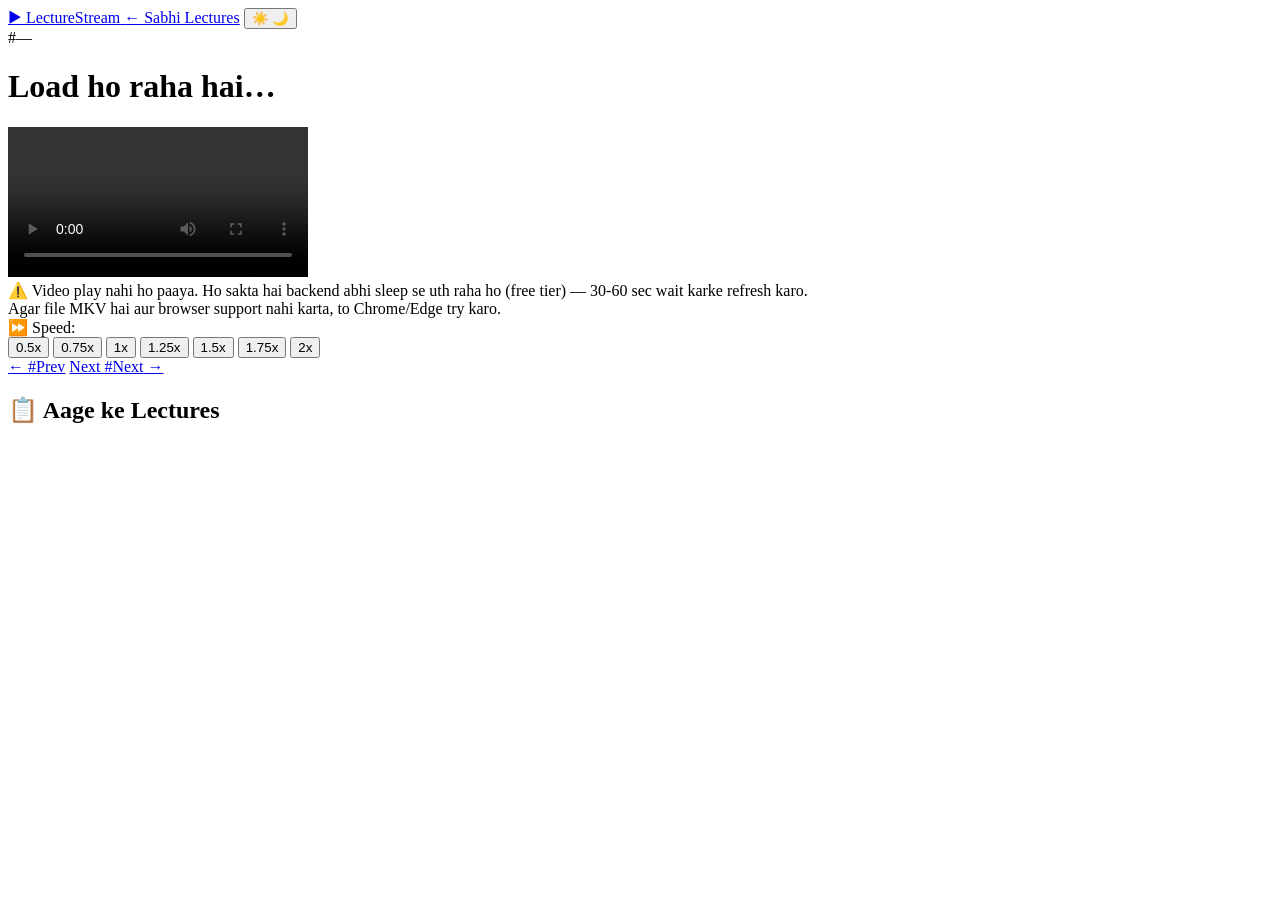
==== player.html @ 2878a0f6 "Add files via upload" ====
<!DOCTYPE html>
<html lang="hi" data-theme="dark">
<head>
  <meta charset="UTF-8" />
  <meta name="viewport" content="width=device-width, initial-scale=1.0" />
  <title>Player — LectureStream</title>
  <link href="https://fonts.googleapis.com/css2?family=Inter:wght@400;500;600;700;800&display=swap" rel="stylesheet" />
  <link rel="stylesheet" href="css/style.css" />
  <link rel="icon" href="data:image/svg+xml,<svg xmlns='http://www.w3.org/2000/svg' viewBox='0 0 100 100'><text y='.9em' font-size='90'>▶️</text></svg>" />
</head>
<body class="player-body">
  <header class="topbar">
    <div class="topbar-inner">
      <a class="brand" href="index.html">
        <span class="brand-logo">▶</span>
        <span class="brand-name">LectureStream</span>
      </a>
      <a href="index.html" class="back-link">← Sabhi Lectures</a>
      <button id="themeToggle" class="theme-btn" title="Dark / Light mode" aria-label="Toggle theme">
        <span class="theme-icon-sun">☀️</span>
        <span class="theme-icon-moon">🌙</span>
      </button>
    </div>
  </header>

  <main class="player-container">
    <div class="player-head">
      <span id="lecNum" class="lec-num-badge">#—</span>
      <div>
        <h1 id="lecTitle" class="lec-title">Load ho raha hai…</h1>
        <p id="lecMeta" class="lec-meta"></p>
      </div>
    </div>

    <div class="player-wrap">
      <video id="video" class="video" controls playsinline preload="metadata"></video>
      <div id="playerError" class="player-error hidden">
        ⚠️ Video play nahi ho paaya. Ho sakta hai backend abhi sleep se uth raha ho (free tier) — 30-60 sec wait karke refresh karo.
        <br/>Agar file MKV hai aur browser support nahi karta, to Chrome/Edge try karo.
      </div>
    </div>

    <!-- Playback speed -->
    <div class="speed-row">
      <span class="speed-label">⏩ Speed:</span>
      <div id="speedBtns" class="speed-btns">
        <button data-speed="0.5">0.5x</button>
        <button data-speed="0.75">0.75x</button>
        <button data-speed="1" class="active">1x</button>
        <button data-speed="1.25">1.25x</button>
        <button data-speed="1.5">1.5x</button>
        <button data-speed="1.75">1.75x</button>
        <button data-speed="2">2x</button>
      </div>
    </div>

    <div class="resume-note" id="resumeNote"></div>

    <!-- Prev / Next -->
    <div class="nav-row">
      <a id="prevBtn" class="nav-btn hidden" href="#">← <span>#Prev</span></a>
      <a id="nextBtn" class="nav-btn next hidden" href="#">Next <span>#Next</span> →</a>
    </div>

    <!-- Up next list -->
    <section class="upnext-section">
      <h2 class="section-title">📋 Aage ke Lectures</h2>
      <div id="upnext" class="upnext-list"></div>
    </section>
  </main>

  <script src="js/config.js"></script>
  <script src="js/auth.js"></script>
  <script src="js/player.js"></script>
</body>
</html>
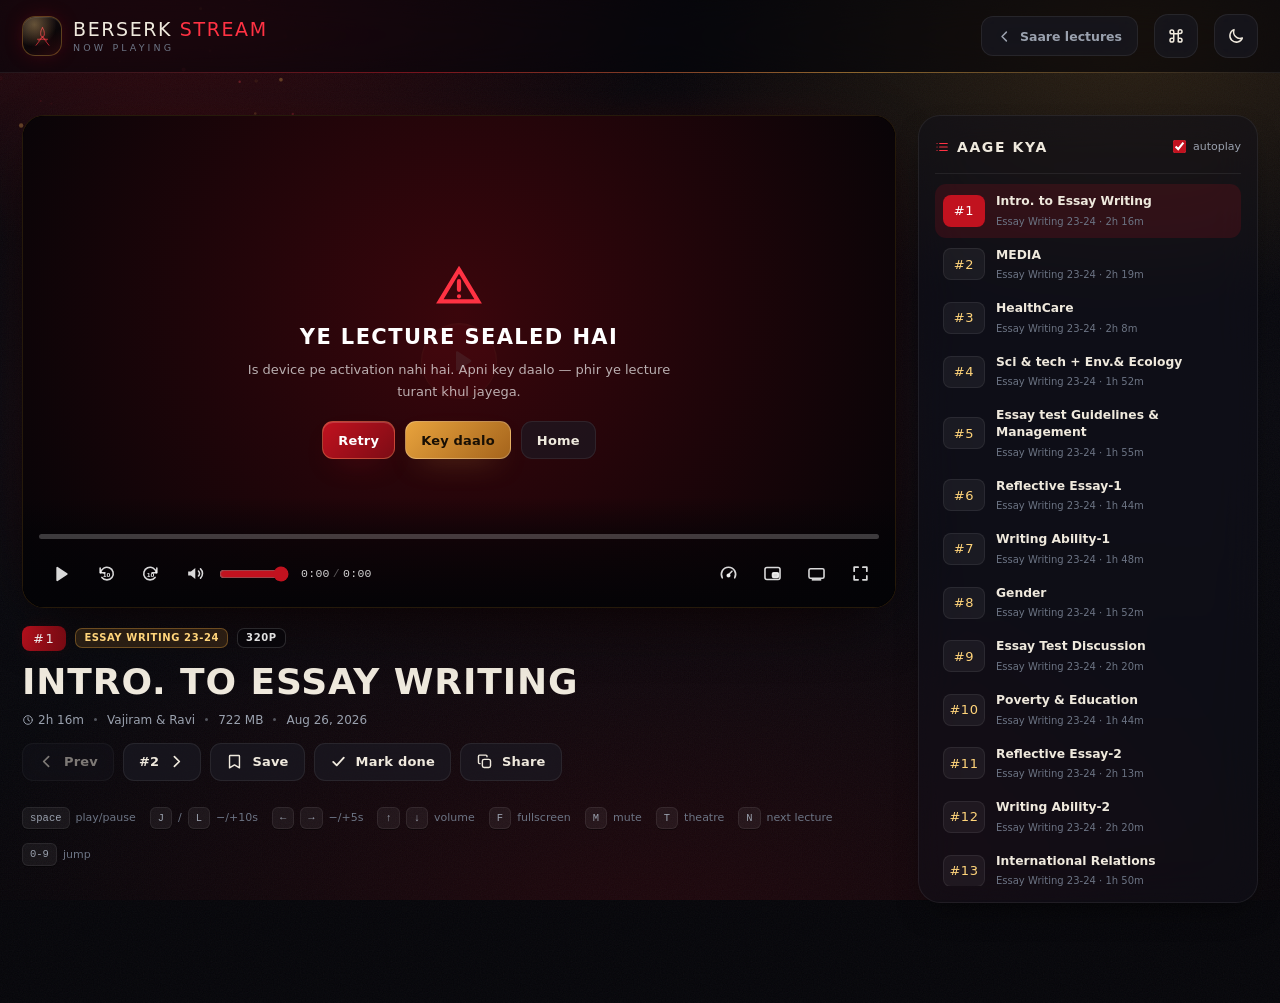
==== commit fe4ba933: "Add files via upload" ====
--- a/player.html
+++ b/player.html
@@ -1,76 +1,200 @@
 <!DOCTYPE html>
-<html lang="hi" data-theme="dark">
+<html lang="hi" data-theme="night">
 <head>
-  <meta charset="UTF-8" />
-  <meta name="viewport" content="width=device-width, initial-scale=1.0" />
-  <title>Player — LectureStream</title>
-  <link href="https://fonts.googleapis.com/css2?family=Inter:wght@400;500;600;700;800&display=swap" rel="stylesheet" />
-  <link rel="stylesheet" href="css/style.css" />
-  <link rel="icon" href="data:image/svg+xml,<svg xmlns='http://www.w3.org/2000/svg' viewBox='0 0 100 100'><text y='.9em' font-size='90'>▶️</text></svg>" />
+<meta charset="UTF-8" />
+<meta name="viewport" content="width=device-width, initial-scale=1.0, viewport-fit=cover" />
+<title>Play — BERSERK STREAM</title>
+<meta name="theme-color" content="#06060a" />
+<link rel="icon" href="data:image/svg+xml,%3Csvg xmlns='http://www.w3.org/2000/svg' viewBox='0 0 100 100'%3E%3Crect width='100' height='100' rx='22' fill='%23110a0c'/%3E%3Cg fill='none' stroke='%23ff3243' stroke-width='6' stroke-linecap='round'%3E%3Cpath d='M50 16c6 9 8 17 8 25 0 8-3 13-8 13s-8-5-8-13c0-8 2-16 8-25z'/%3E%3Cpath d='M50 54 26 86M50 54l24 32M32 64h36'/%3E%3C/g%3E%3C/svg%3E" />
+<link rel="stylesheet" href="css/style.css" />
+<script>
+  (function () {
+    try {
+      var t = localStorage.getItem("bs_theme");
+      document.documentElement.setAttribute("data-theme", t === "dawn" ? "dawn" : "night");
+    } catch (e) {}
+  })();
+</script>
 </head>
 <body class="player-body">
-  <header class="topbar">
-    <div class="topbar-inner">
-      <a class="brand" href="index.html">
-        <span class="brand-logo">▶</span>
-        <span class="brand-name">LectureStream</span>
-      </a>
-      <a href="index.html" class="back-link">← Sabhi Lectures</a>
-      <button id="themeToggle" class="theme-btn" title="Dark / Light mode" aria-label="Toggle theme">
-        <span class="theme-icon-sun">☀️</span>
-        <span class="theme-icon-moon">🌙</span>
-      </button>
+
+<div class="backdrop"></div>
+<div class="grain"></div>
+<canvas id="embers"></canvas>
+<div class="scroll-progress" id="scrollProgress"></div>
+
+<header class="topbar">
+  <div class="topbar-inner">
+    <a class="brand" href="index.html" aria-label="Berserk Stream home">
+      <span class="brand-mark" id="brandMark"></span>
+      <span class="brand-text">
+        <span class="brand-name">Berserk <b>Stream</b></span>
+        <span class="brand-sub">Now playing</span>
+      </span>
+    </a>
+    <a href="index.html" class="back-link" style="margin-left:auto">
+      <svg viewBox="0 0 24 24" fill="none" stroke="currentColor" stroke-width="2.4" stroke-linecap="round" stroke-linejoin="round"><path d="M15 5l-7 7 7 7"/></svg>
+      Saare lectures
+    </a>
+    <button class="icon-btn" id="paletteBtn" title="Command palette (Ctrl/⌘ + K)" aria-label="Command palette">
+      <svg viewBox="0 0 24 24" fill="none" stroke="currentColor" stroke-width="2" stroke-linecap="round"><path d="M9 6.5a2.5 2.5 0 1 0-2.5 2.5H9m0-2.5v11m0-8.5h6m0 0V6a2.5 2.5 0 1 1 2.5 2.5H15m0 0v11M9 17.5A2.5 2.5 0 1 1 6.5 15H9m6 2.5a2.5 2.5 0 1 0 2.5-2.5H15"/></svg>
+    </button>
+    <button class="icon-btn theme-btn" data-theme-toggle title="Theme" aria-label="Toggle theme">
+      <span class="i-sun"><svg viewBox="0 0 24 24" fill="none" stroke="currentColor" stroke-width="2" stroke-linecap="round"><circle cx="12" cy="12" r="4.2"/><path d="M12 2.5v2M12 19.5v2M2.5 12h2M19.5 12h2M5.2 5.2l1.4 1.4M17.4 17.4l1.4 1.4M18.8 5.2l-1.4 1.4M6.6 17.4l-1.4 1.4"/></svg></span>
+      <span class="i-moon"><svg viewBox="0 0 24 24" fill="none" stroke="currentColor" stroke-width="2" stroke-linejoin="round"><path d="M20.5 14.6A8.6 8.6 0 0 1 9.4 3.5a8.6 8.6 0 1 0 11.1 11.1z"/></svg></span>
+    </button>
+  </div>
+</header>
+
+<main class="player-container">
+  <div class="player-layout">
+
+    <!-- ============ STAGE ============ -->
+    <div>
+      <div class="stage" id="stage">
+        <div class="stage-frame">
+          <video id="video" playsinline preload="metadata"></video>
+
+          <div class="buffer-spin" id="bufferSpin"><i></i></div>
+
+          <div class="center-play" id="centerPlay">
+            <button id="centerPlayBtn" aria-label="Play">
+              <svg viewBox="0 0 24 24" fill="currentColor"><path d="M8 5.14v13.72a1 1 0 0 0 1.54.84l10.3-6.86a1 1 0 0 0 0-1.68L9.54 4.3A1 1 0 0 0 8 5.14z"/></svg>
+            </button>
+          </div>
+
+          <div class="player-error" id="playerError">
+            <div>
+              <div class="pe-ico">
+                <svg viewBox="0 0 24 24" fill="none" stroke="currentColor" stroke-width="2.2" stroke-linecap="round"><path d="M12 3.5 22 20H2z"/><path d="M12 9.5v4.5M12 17.4h.01"/></svg>
+              </div>
+              <h3 id="peTitle">Video nahi chala</h3>
+              <p id="peBody">Ho sakta hai backend sleep me ho (free tier) — 30-60 second wait karke retry karo. Ya file ka format browser support nahi karta (MKV ho to Chrome/Edge try karo).</p>
+              <div style="display:flex;gap:10px;justify-content:center;flex-wrap:wrap">
+                <button class="btn btn-blood btn-sm" id="retryBtn">Retry</button>
+                <button class="btn btn-ember btn-sm hidden" id="unlockBtn">Key daalo</button>
+                <a class="btn btn-ghost btn-sm" href="index.html">Home</a>
+              </div>
+            </div>
+          </div>
+
+          <!-- custom controls -->
+          <div class="ctrl-bar" id="ctrlBar">
+            <div class="seek-wrap" id="seekWrap">
+              <div class="seek-track">
+                <div class="seek-buf" id="seekBuf"></div>
+                <div class="seek-play" id="seekPlay"></div>
+              </div>
+              <div class="seek-thumb" id="seekThumb"></div>
+              <div class="seek-tip" id="seekTip">0:00</div>
+            </div>
+            <div class="ctrl-row">
+              <button class="ctrl-btn big" id="ppBtn" aria-label="Play/Pause"></button>
+              <button class="ctrl-btn" id="back10Btn" aria-label="10 second peeche"></button>
+              <button class="ctrl-btn" id="fwd10Btn" aria-label="10 second aage"></button>
+              <button class="ctrl-btn" id="muteBtn" aria-label="Mute"></button>
+              <input id="volInput" type="range" min="0" max="1" step="0.05" value="1" aria-label="Volume"
+                style="width:70px;accent-color:#c1121f;cursor:pointer" />
+              <span class="ctrl-time"><span id="tCur">0:00</span><span class="sep">/</span><span id="tDur">0:00</span></span>
+              <span class="ctrl-spacer"></span>
+              <button class="ctrl-btn" id="speedBtn" aria-label="Playback speed"></button>
+              <button class="ctrl-btn" id="pipBtn" aria-label="Picture in picture"></button>
+              <button class="ctrl-btn" id="theatreBtn" aria-label="Theatre mode"></button>
+              <button class="ctrl-btn" id="fsBtn" aria-label="Fullscreen"></button>
+            </div>
+          </div>
+
+          <div class="speed-pop hidden" id="speedPop">
+            <span class="sp-label">Playback speed</span>
+          </div>
+        </div>
+      </div>
+
+      <!-- lecture head -->
+      <div class="lec-head">
+        <div class="lec-kicker">
+          <span class="lec-num" id="lecNum">#—</span>
+          <span class="chip" id="lecBatch" style="background:rgba(232,163,61,.14);color:var(--ember-2);border-color:rgba(232,163,61,.35)">—</span>
+          <span class="chip" id="lecRes">—</span>
+        </div>
+        <h1 class="lec-title" id="lecTitle">Load ho raha hai…</h1>
+        <div class="lec-meta" id="lecMeta"></div>
+      </div>
+
+      <div class="action-row">
+        <button class="btn btn-ghost btn-sm" id="prevBtn">
+          <svg viewBox="0 0 24 24" fill="none" stroke="currentColor" stroke-width="2.4" stroke-linecap="round" stroke-linejoin="round"><path d="M15 5l-7 7 7 7"/></svg>
+          <span id="prevLabel">Prev</span>
+        </button>
+        <button class="btn btn-ghost btn-sm" id="nextBtn">
+          <span id="nextLabel">Next</span>
+          <svg viewBox="0 0 24 24" fill="none" stroke="currentColor" stroke-width="2.4" stroke-linecap="round" stroke-linejoin="round"><path d="m9 5 7 7-7 7"/></svg>
+        </button>
+        <button class="btn btn-ghost btn-sm" id="bmBtn">
+          <svg viewBox="0 0 24 24" fill="none" stroke="currentColor" stroke-width="2" stroke-linejoin="round"><path d="M6 3.5h12a1 1 0 0 1 1 1V21l-7-4.2L5 21V4.5a1 1 0 0 1 1-1z"/></svg>
+          <span id="bmLabel">Save</span>
+        </button>
+        <button class="btn btn-ghost btn-sm" id="doneBtn">
+          <svg viewBox="0 0 24 24" fill="none" stroke="currentColor" stroke-width="2.6" stroke-linecap="round" stroke-linejoin="round"><path d="m4.5 12.5 5 5 10-11"/></svg>
+          Mark done
+        </button>
+        <button class="btn btn-ghost btn-sm" id="copyBtn">
+          <svg viewBox="0 0 24 24" fill="none" stroke="currentColor" stroke-width="2" stroke-linejoin="round"><rect x="9" y="9" width="11.5" height="11.5" rx="2.4"/><path d="M6.5 15H5a1.5 1.5 0 0 1-1.5-1.5V4.5A1.5 1.5 0 0 1 5 3h9a1.5 1.5 0 0 1 1.5 1.5V6"/></svg>
+          Share
+        </button>
+      </div>
+
+      <div id="autoplaySlot"></div>
+
+      <div class="kbd-hints">
+        <span><kbd>space</kbd> play/pause</span>
+        <span><kbd>J</kbd>/<kbd>L</kbd> −/+10s</span>
+        <span><kbd>←</kbd><kbd>→</kbd> −/+5s</span>
+        <span><kbd>↑</kbd><kbd>↓</kbd> volume</span>
+        <span><kbd>F</kbd> fullscreen</span>
+        <span><kbd>M</kbd> mute</span>
+        <span><kbd>T</kbd> theatre</span>
+        <span><kbd>N</kbd> next lecture</span>
+        <span><kbd>0-9</kbd> jump</span>
+      </div>
     </div>
-  </header>
-
-  <main class="player-container">
-    <div class="player-head">
-      <span id="lecNum" class="lec-num-badge">#—</span>
-      <div>
-        <h1 id="lecTitle" class="lec-title">Load ho raha hai…</h1>
-        <p id="lecMeta" class="lec-meta"></p>
-      </div>
+
+    <!-- ============ UP NEXT ============ -->
+    <aside class="upnext-panel">
+      <div class="upnext-head">
+        <h2>
+          <svg viewBox="0 0 24 24" fill="none" stroke="currentColor" stroke-width="2" stroke-linecap="round"><path d="M8 6h13M8 12h13M8 18h13M3.5 6h.01M3.5 12h.01M3.5 18h.01"/></svg>
+          Aage kya
+        </h2>
+        <label class="link-btn" style="font-size:11px;cursor:pointer">
+          <input type="checkbox" id="autoplayToggle" style="accent-color:#c1121f" />
+          autoplay
+        </label>
+      </div>
+      <div class="upnext-scroll" id="upnext"></div>
+    </aside>
+  </div>
+</main>
+
+<!-- ============ PALETTE (player me bhi) ============ -->
+<div id="paletteOverlay" class="overlay palette-overlay hidden">
+  <div class="palette" role="dialog" aria-modal="true" aria-label="Command palette">
+    <div class="palette-input-wrap">
+      <svg viewBox="0 0 24 24" fill="none" stroke="currentColor" stroke-width="2.2" stroke-linecap="round"><circle cx="11" cy="11" r="7"/><path d="m20 20-3.6-3.6"/></svg>
+      <input id="paletteInput" placeholder="Lecture dhoondo ya command likho…" autocomplete="off" spellcheck="false" />
+      <kbd>esc</kbd>
     </div>
-
-    <div class="player-wrap">
-      <video id="video" class="video" controls playsinline preload="metadata"></video>
-      <div id="playerError" class="player-error hidden">
-        ⚠️ Video play nahi ho paaya. Ho sakta hai backend abhi sleep se uth raha ho (free tier) — 30-60 sec wait karke refresh karo.
-        <br/>Agar file MKV hai aur browser support nahi karta, to Chrome/Edge try karo.
-      </div>
+    <div class="palette-list" id="paletteList"></div>
+    <div class="palette-foot">
+      <span><kbd>↑</kbd><kbd>↓</kbd> navigate</span>
+      <span><kbd>↵</kbd> open</span>
     </div>
-
-    <!-- Playback speed -->
-    <div class="speed-row">
-      <span class="speed-label">⏩ Speed:</span>
-      <div id="speedBtns" class="speed-btns">
-        <button data-speed="0.5">0.5x</button>
-        <button data-speed="0.75">0.75x</button>
-        <button data-speed="1" class="active">1x</button>
-        <button data-speed="1.25">1.25x</button>
-        <button data-speed="1.5">1.5x</button>
-        <button data-speed="1.75">1.75x</button>
-        <button data-speed="2">2x</button>
-      </div>
-    </div>
-
-    <div class="resume-note" id="resumeNote"></div>
-
-    <!-- Prev / Next -->
-    <div class="nav-row">
-      <a id="prevBtn" class="nav-btn hidden" href="#">← <span>#Prev</span></a>
-      <a id="nextBtn" class="nav-btn next hidden" href="#">Next <span>#Next</span> →</a>
-    </div>
-
-    <!-- Up next list -->
-    <section class="upnext-section">
-      <h2 class="section-title">📋 Aage ke Lectures</h2>
-      <div id="upnext" class="upnext-list"></div>
-    </section>
-  </main>
-
-  <script src="js/config.js"></script>
-  <script src="js/auth.js"></script>
-  <script src="js/player.js"></script>
+  </div>
+</div>
+
+<script src="js/config.js"></script>
+<script src="js/auth.js"></script>
+<script src="js/ui.js"></script>
+<script src="js/player.js"></script>
 </body>
 </html>
--- a/css/style.css
+++ b/css/style.css
@@ -0,0 +1,1210 @@
+/* =====================================================================
+   BERSERK STREAM — Obsidian Glass UI
+   Theme: Guts / Berserk  •  Night (default) + Golden Age (light)
+   Zero external dependencies — sab kuch inline/embedded.
+   ===================================================================== */
+
+/* ------------------------------ TOKENS ------------------------------ */
+:root {
+  /* palette (night) */
+  --void: #06060a;
+  --obsidian: #0a0a10;
+  --ink: #101017;
+  --glass: rgba(18, 18, 26, 0.55);
+  --glass-2: rgba(28, 28, 38, 0.62);
+  --glass-hi: rgba(255, 255, 255, 0.055);
+  --line: rgba(232, 163, 61, 0.16);
+  --line-soft: rgba(255, 255, 255, 0.07);
+  --blood: #c1121f;
+  --blood-2: #ff3243;
+  --blood-glow: rgba(193, 18, 31, 0.45);
+  --ember: #e8a33d;
+  --ember-2: #ffd47a;
+  --bone: #efe9dd;
+  --steel: #9aa1ae;
+  --steel-dim: #6c7484;
+  --good: #35d18b;
+
+  /* type */
+  --font-ui: system-ui, -apple-system, "Segoe UI", Roboto, "Helvetica Neue", Arial, sans-serif;
+  --font-display: "Impact", "Haettenschweiler", "Arial Narrow Bold", "Arial Black", system-ui, sans-serif;
+  --font-mono: ui-monospace, "SF Mono", "Cascadia Mono", Menlo, Consolas, monospace;
+
+  /* shape + motion */
+  --r-xs: 8px;
+  --r-sm: 12px;
+  --r-md: 16px;
+  --r-lg: 22px;
+  --r-xl: 30px;
+  --ease: cubic-bezier(0.2, 0.8, 0.2, 1);
+  --ease-out: cubic-bezier(0.16, 1, 0.3, 1);
+  --shadow-lg: 0 24px 60px -20px rgba(0, 0, 0, 0.85);
+  --shadow-md: 0 14px 34px -16px rgba(0, 0, 0, 0.75);
+  --halo: 0 0 0 1px rgba(232, 163, 61, 0.18), 0 18px 40px -18px rgba(193, 18, 31, 0.45);
+
+  --topbar-h: 72px;
+}
+
+/* Golden Age (light) — Berserk ka Golden Age arc: parchment + gold */
+[data-theme="dawn"] {
+  --void: #ece2cf;
+  --obsidian: #f3ecdd;
+  --ink: #fbf6ea;
+  --glass: rgba(255, 252, 244, 0.78);
+  --glass-2: rgba(255, 253, 248, 0.9);
+  --glass-hi: rgba(255, 255, 255, 0.6);
+  --line: rgba(139, 84, 20, 0.22);
+  --line-soft: rgba(60, 42, 20, 0.12);
+  --blood: #a5101b;
+  --blood-2: #d31a28;
+  --blood-glow: rgba(165, 16, 27, 0.25);
+  --ember: #9b5e12;
+  --ember-2: #c8862a;
+  --bone: #1d1710;
+  --steel: #5c4d3a;
+  --steel-dim: #7a6a55;
+  --good: #0f8a58;
+  --shadow-lg: 0 24px 60px -26px rgba(74, 48, 12, 0.42);
+  --shadow-md: 0 14px 30px -16px rgba(74, 48, 12, 0.32);
+  --halo: 0 0 0 1px rgba(139, 84, 20, 0.2), 0 18px 34px -20px rgba(165, 16, 27, 0.28);
+}
+
+/* ------------------------------ RESET ------------------------------ */
+*, *::before, *::after { margin: 0; padding: 0; box-sizing: border-box; }
+html { -webkit-text-size-adjust: 100%; scroll-behavior: smooth; overflow-x: clip; }
+body {
+  font-family: var(--font-ui);
+  background: var(--void);
+  color: var(--bone);
+  min-height: 100vh;
+  overflow-x: clip;
+  -webkit-font-smoothing: antialiased;
+  text-rendering: optimizeLegibility;
+  transition: background-color 0.4s var(--ease), color 0.3s var(--ease);
+}
+img, svg, video, canvas { display: block; max-width: 100%; }
+button, input, select, textarea { font: inherit; color: inherit; }
+button { background: none; border: 0; cursor: pointer; }
+a { color: inherit; text-decoration: none; }
+::selection { background: var(--blood); color: #fff; }
+:focus-visible { outline: 2px solid var(--ember-2); outline-offset: 3px; border-radius: 4px; }
+.hidden { display: none !important; }
+.sr-only {
+  position: absolute; width: 1px; height: 1px; overflow: hidden;
+  clip: rect(0 0 0 0); clip-path: inset(50%); white-space: nowrap;
+}
+
+/* scrollbars */
+* { scrollbar-width: thin; scrollbar-color: rgba(193, 18, 31, 0.55) transparent; }
+::-webkit-scrollbar { width: 10px; height: 10px; }
+::-webkit-scrollbar-track { background: transparent; }
+::-webkit-scrollbar-thumb {
+  background: linear-gradient(var(--blood), var(--ember));
+  border-radius: 99px; border: 3px solid transparent; background-clip: padding-box;
+}
+
+/* ------------------------------ BACKDROP ------------------------------ */
+.backdrop {
+  position: fixed; inset: 0; z-index: -3; pointer-events: none;
+  background:
+    radial-gradient(900px 520px at 12% -8%, rgba(193, 18, 31, 0.30), transparent 62%),
+    radial-gradient(760px 460px at 88% 4%, rgba(232, 163, 61, 0.16), transparent 60%),
+    radial-gradient(1100px 700px at 50% 108%, rgba(120, 12, 22, 0.24), transparent 65%),
+    linear-gradient(180deg, var(--void), var(--obsidian) 45%, var(--void));
+}
+[data-theme="dawn"] .backdrop {
+  background:
+    radial-gradient(900px 520px at 12% -8%, rgba(193, 18, 31, 0.14), transparent 62%),
+    radial-gradient(760px 460px at 88% 4%, rgba(190, 132, 40, 0.22), transparent 60%),
+    radial-gradient(1100px 700px at 50% 110%, rgba(150, 110, 40, 0.18), transparent 65%),
+    linear-gradient(180deg, #f7f1e3, #ece2cf 45%, #f3ecdd);
+}
+.grain {
+  position: fixed; inset: -50%; z-index: -2; pointer-events: none; opacity: 0.045;
+  background-image: url("data:image/svg+xml,%3Csvg xmlns='http://www.w3.org/2000/svg' width='180' height='180'%3E%3Cfilter id='n'%3E%3CfeTurbulence type='fractalNoise' baseFrequency='0.82' numOctaves='3'/%3E%3C/filter%3E%3Crect width='180' height='180' filter='url(%23n)'/%3E%3C/svg%3E");
+  animation: grainShift 6s steps(6) infinite;
+}
+@keyframes grainShift {
+  0%, 100% { transform: translate(0, 0); }
+  20% { transform: translate(-3%, 2%); }
+  40% { transform: translate(2%, -3%); }
+  60% { transform: translate(-2%, -2%); }
+  80% { transform: translate(3%, 1%); }
+}
+#embers { position: fixed; inset: 0; z-index: -1; pointer-events: none; opacity: 0.85; }
+
+/* sigil watermark */
+.sigil {
+  position: fixed; z-index: -2; pointer-events: none;
+  width: 62vmin; height: 62vmin; right: -14vmin; top: 12vh;
+  opacity: 0.05; color: var(--blood-2);
+  animation: sigilPulse 9s ease-in-out infinite;
+}
+[data-theme="dawn"] .sigil { opacity: 0.07; color: var(--blood); }
+@keyframes sigilPulse {
+  0%, 100% { opacity: 0.035; transform: rotate(0deg) scale(1); }
+  50% { opacity: 0.075; transform: rotate(4deg) scale(1.04); }
+}
+
+/* ------------------------------ SCROLL BAR (top) ------------------------------ */
+.scroll-progress {
+  position: fixed; top: 0; left: 0; height: 3px; width: 0%;
+  z-index: 200; border-radius: 0 99px 99px 0;
+  background: linear-gradient(90deg, var(--blood), var(--blood-2), var(--ember-2));
+  box-shadow: 0 0 18px var(--blood-glow);
+  transition: width 0.08s linear;
+}
+
+/* ------------------------------ GLASS PRIMITIVE ------------------------------ */
+.glass {
+  background: var(--glass);
+  border: 1px solid var(--line-soft);
+  -webkit-backdrop-filter: blur(22px) saturate(140%);
+  backdrop-filter: blur(22px) saturate(140%);
+  box-shadow: var(--shadow-md), inset 0 1px 0 var(--glass-hi);
+}
+.glass-edge { position: relative; }
+.glass-edge::after {
+  content: ""; position: absolute; inset: 0; border-radius: inherit; pointer-events: none;
+  background: linear-gradient(140deg, rgba(232, 163, 61, 0.28), transparent 38%, transparent 72%, rgba(193, 18, 31, 0.24));
+  -webkit-mask: linear-gradient(#000 0 0) content-box, linear-gradient(#000 0 0);
+  mask: linear-gradient(#000 0 0) content-box, linear-gradient(#000 0 0);
+  -webkit-mask-composite: xor; mask-composite: exclude;
+  padding: 1px; opacity: 0.75;
+}
+
+/* ------------------------------ TOPBAR ------------------------------ */
+.topbar {
+  position: sticky; top: 0; z-index: 90;
+  background: color-mix(in srgb, var(--void) 62%, transparent);
+  -webkit-backdrop-filter: blur(26px) saturate(150%);
+  backdrop-filter: blur(26px) saturate(150%);
+  border-bottom: 1px solid var(--line-soft);
+}
+.topbar::after {
+  content: ""; position: absolute; left: 0; right: 0; bottom: -1px; height: 1px;
+  background: linear-gradient(90deg, transparent, var(--blood), var(--ember), transparent);
+  opacity: 0.55;
+}
+.topbar-inner {
+  max-width: 1320px; margin: 0 auto; padding: 0 22px;
+  height: var(--topbar-h); min-width: 0;
+  display: flex; align-items: center; gap: 16px;
+}
+
+.brand { display: flex; align-items: center; gap: 11px; flex-shrink: 0; min-width: 0; }
+.brand-mark {
+  width: 40px; height: 40px; display: grid; place-items: center;
+  border-radius: 13px; position: relative; overflow: hidden;
+  background: linear-gradient(150deg, #1a1116, #0b0709 55%, #2a0a0e);
+  border: 1px solid rgba(232, 163, 61, 0.35);
+  box-shadow: 0 0 22px -6px var(--blood-glow), inset 0 1px 0 rgba(255, 255, 255, 0.08);
+}
+.brand-mark svg { width: 23px; height: 23px; color: var(--blood-2); filter: drop-shadow(0 0 6px var(--blood-glow)); }
+[data-theme="dawn"] .brand-mark { background: linear-gradient(150deg, #2a1114, #150809); }
+.brand-mark::after {
+  content: ""; position: absolute; inset: 0;
+  background: radial-gradient(circle at 30% 20%, rgba(255, 212, 122, 0.35), transparent 55%);
+  mix-blend-mode: screen;
+}
+.brand-text { display: flex; flex-direction: column; line-height: 1; }
+.brand-name {
+  font-family: var(--font-display); font-size: 19px; letter-spacing: 1.6px;
+  text-transform: uppercase; color: var(--bone);
+}
+.brand-name b { color: var(--blood-2); font-weight: inherit; }
+.brand-sub {
+  font-size: 9.5px; letter-spacing: 3.1px; text-transform: uppercase;
+  color: var(--steel-dim); margin-top: 4px;
+}
+
+/* search */
+.search-wrap { position: relative; flex: 1 1 0; min-width: 0; max-width: 560px; margin-left: auto; }
+.search-icon {
+  position: absolute; left: 14px; top: 50%; transform: translateY(-50%);
+  width: 17px; height: 17px; color: var(--steel-dim); pointer-events: none;
+  transition: color 0.2s;
+}
+.search-wrap:focus-within .search-icon { color: var(--ember); }
+#searchInput {
+  width: 100%; height: 44px; padding: 0 96px 0 42px;
+  background: var(--glass-2); color: var(--bone);
+  border: 1px solid var(--line-soft); border-radius: 14px;
+  font-size: 14px; outline: none;
+  -webkit-backdrop-filter: blur(14px); backdrop-filter: blur(14px);
+  transition: border-color 0.22s, box-shadow 0.22s, background 0.22s;
+}
+#searchInput::placeholder { color: var(--steel-dim); }
+#searchInput:focus {
+  border-color: rgba(193, 18, 31, 0.55);
+  box-shadow: 0 0 0 3px rgba(193, 18, 31, 0.16), 0 0 24px -6px var(--blood-glow);
+  background: var(--glass);
+}
+.search-hints { position: absolute; right: 8px; top: 50%; transform: translateY(-50%); display: flex; gap: 5px; }
+kbd {
+  font-family: var(--font-mono); font-size: 10.5px; line-height: 1;
+  padding: 5px 7px; border-radius: 6px; color: var(--steel);
+  background: var(--glass-hi); border: 1px solid var(--line-soft);
+  box-shadow: 0 1px 0 rgba(0, 0, 0, 0.4);
+}
+
+.icon-btn {
+  width: 44px; height: 44px; flex-shrink: 0;
+  display: grid; place-items: center; border-radius: 14px;
+  background: var(--glass-2); border: 1px solid var(--line-soft);
+  color: var(--bone); position: relative; overflow: hidden;
+  -webkit-backdrop-filter: blur(14px); backdrop-filter: blur(14px);
+  transition: transform 0.2s var(--ease-out), border-color 0.2s, box-shadow 0.25s;
+}
+.icon-btn svg { width: 18px; height: 18px; }
+.icon-btn:hover {
+  transform: translateY(-2px); border-color: rgba(232, 163, 61, 0.45);
+  box-shadow: 0 0 22px -8px var(--ember);
+}
+.icon-btn:active { transform: translateY(0) scale(0.96); }
+.icon-btn .dot {
+  position: absolute; top: 9px; right: 9px; width: 6px; height: 6px; border-radius: 99px;
+  background: var(--blood-2); box-shadow: 0 0 8px var(--blood-2);
+}
+.theme-btn .i-sun { display: none; }
+.theme-btn .i-moon { display: block; }
+[data-theme="dawn"] .theme-btn .i-sun { display: block; }
+[data-theme="dawn"] .theme-btn .i-moon { display: none; }
+
+/* ------------------------------ LAYOUT ------------------------------ */
+.container { max-width: 1320px; margin: 0 auto; padding: 0 22px 90px; }
+
+/* announce */
+.announce {
+  max-width: 1320px; margin: 16px auto 0; padding: 0 22px;
+}
+.announce-inner {
+  display: flex; align-items: center; gap: 12px;
+  padding: 12px 16px; border-radius: var(--r-md);
+  background: linear-gradient(100deg, rgba(193, 18, 31, 0.22), rgba(232, 163, 61, 0.14));
+  border: 1px solid rgba(232, 163, 61, 0.3);
+  font-size: 13.5px; color: var(--bone);
+}
+
+/* ------------------------------ HERO ------------------------------ */
+.hero { padding: 38px 0 26px; position: relative; }
+.hero-eyebrow {
+  display: inline-flex; align-items: center; gap: 9px;
+  font-size: 10.5px; letter-spacing: 3.4px; text-transform: uppercase;
+  color: var(--ember); margin-bottom: 18px;
+  padding: 7px 14px; border-radius: 99px;
+  border: 1px solid rgba(232, 163, 61, 0.28);
+  background: rgba(232, 163, 61, 0.07);
+}
+.hero-eyebrow .live-dot {
+  width: 6px; height: 6px; border-radius: 99px; background: var(--blood-2);
+  box-shadow: 0 0 10px var(--blood-2); animation: blink 1.8s infinite;
+}
+@keyframes blink { 0%, 100% { opacity: 1; } 50% { opacity: 0.25; } }
+
+.hero-title {
+  font-family: var(--font-display);
+  font-size: clamp(42px, 8.4vw, 96px);
+  line-height: 0.86; letter-spacing: 1px; text-transform: uppercase;
+  color: var(--bone); position: relative; display: block;
+  text-shadow: 0 0 60px rgba(193, 18, 31, 0.35);
+}
+.hero-title .line-2 {
+  display: block;
+  background: linear-gradient(96deg, var(--blood-2) 8%, var(--ember) 52%, var(--ember-2) 78%);
+  -webkit-background-clip: text; background-clip: text; color: transparent;
+  filter: drop-shadow(0 0 26px rgba(193, 18, 31, 0.45));
+}
+.hero-sub {
+  margin-top: 20px; max-width: 620px;
+  font-size: 15.5px; line-height: 1.7; color: var(--steel);
+}
+.hero-sub b { color: var(--bone); font-weight: 600; }
+.hero-sub .strike { color: var(--steel-dim); text-decoration: line-through; text-decoration-color: var(--blood); }
+
+.hero-stats { display: flex; flex-wrap: wrap; gap: 10px; margin-top: 26px; }
+.stat-chip {
+  display: flex; align-items: center; gap: 10px;
+  padding: 10px 16px; border-radius: 99px;
+  background: var(--glass); border: 1px solid var(--line-soft);
+  -webkit-backdrop-filter: blur(18px); backdrop-filter: blur(18px);
+  transition: transform 0.2s var(--ease-out), border-color 0.2s;
+}
+.stat-chip:hover { transform: translateY(-2px); border-color: rgba(232, 163, 61, 0.4); }
+.stat-chip .n {
+  font-family: var(--font-display); font-size: 19px; letter-spacing: 0.5px;
+  color: var(--ember-2);
+}
+.stat-chip .l { font-size: 11px; letter-spacing: 1.6px; text-transform: uppercase; color: var(--steel-dim); }
+
+/* ------------------------------ BUTTONS ------------------------------ */
+.btn {
+  display: inline-flex; align-items: center; justify-content: center; gap: 9px;
+  height: 46px; padding: 0 22px; border-radius: 13px;
+  font-size: 14px; font-weight: 700; letter-spacing: 0.2px;
+  border: 1px solid transparent; position: relative; overflow: hidden;
+  transition: transform 0.2s var(--ease-out), box-shadow 0.25s, border-color 0.2s, background 0.25s, opacity 0.2s;
+  white-space: nowrap;
+}
+.btn svg { width: 17px; height: 17px; flex-shrink: 0; }
+.btn:disabled { opacity: 0.5; cursor: not-allowed; }
+.btn:not(:disabled):active { transform: scale(0.975); }
+
+.btn-blood {
+  background: linear-gradient(135deg, var(--blood), #7d0c15);
+  color: #fff; border-color: rgba(255, 212, 122, 0.28);
+  box-shadow: 0 12px 30px -14px var(--blood-glow), inset 0 1px 0 rgba(255, 255, 255, 0.16);
+}
+.btn-blood:not(:disabled):hover {
+  box-shadow: 0 16px 40px -12px var(--blood-glow), 0 0 0 1px rgba(255, 212, 122, 0.35);
+  transform: translateY(-2px);
+}
+.btn-ember {
+  background: linear-gradient(135deg, var(--ember), #a5641c);
+  color: #180f04; border-color: rgba(255, 255, 255, 0.22);
+  box-shadow: 0 12px 30px -16px rgba(232, 163, 61, 0.7);
+}
+.btn-ember:not(:disabled):hover { transform: translateY(-2px); }
+.btn-ghost {
+  background: var(--glass-2); color: var(--bone);
+  border-color: var(--line-soft);
+  -webkit-backdrop-filter: blur(14px); backdrop-filter: blur(14px);
+}
+.btn-ghost:not(:disabled):hover { border-color: rgba(232, 163, 61, 0.45); transform: translateY(-2px); }
+.btn-block { width: 100%; }
+.btn-sm { height: 38px; padding: 0 15px; font-size: 13px; border-radius: 11px; }
+.btn-xs { height: 30px; padding: 0 11px; font-size: 11.5px; border-radius: 9px; gap: 6px; }
+.btn-xs svg { width: 13px; height: 13px; }
+
+.link-btn {
+  display: inline-flex; align-items: center; gap: 7px;
+  font-size: 12.5px; color: var(--steel); padding: 8px 0;
+  transition: color 0.2s;
+}
+.link-btn:hover { color: var(--ember-2); }
+
+/* ------------------------------ SECTION HEADS ------------------------------ */
+.section-head {
+  display: flex; align-items: center; justify-content: space-between;
+  gap: 14px; margin: 34px 0 16px; flex-wrap: wrap;
+}
+.section-title {
+  display: flex; align-items: center; gap: 11px;
+  font-family: var(--font-display); font-size: 22px; letter-spacing: 1.1px;
+  text-transform: uppercase; color: var(--bone);
+}
+.section-title svg { width: 19px; height: 19px; color: var(--blood-2); }
+.section-title .slash { color: var(--blood); }
+.count-pill {
+  font-family: var(--font-ui); font-size: 11px; font-weight: 800; letter-spacing: 0.5px;
+  padding: 4px 10px; border-radius: 99px; text-transform: none;
+  background: rgba(193, 18, 31, 0.18); color: var(--blood-2);
+  border: 1px solid rgba(193, 18, 31, 0.35);
+}
+
+/* ------------------------------ RESUME RAIL ------------------------------ */
+.resume-rail {
+  display: grid; grid-auto-flow: column; grid-auto-columns: minmax(300px, 360px);
+  gap: 14px; overflow-x: auto; padding: 4px 2px 12px;
+  scroll-snap-type: x mandatory; scrollbar-width: thin;
+}
+.resume-rail::-webkit-scrollbar { height: 6px; }
+.resume-card {
+  scroll-snap-align: start; display: flex; gap: 13px; padding: 13px;
+  border-radius: var(--r-md); background: var(--glass);
+  border: 1px solid var(--line-soft);
+  -webkit-backdrop-filter: blur(20px); backdrop-filter: blur(20px);
+  position: relative; overflow: hidden;
+  transition: transform 0.24s var(--ease-out), border-color 0.24s, box-shadow 0.24s;
+}
+.resume-card:hover {
+  transform: translateY(-4px); border-color: rgba(232, 163, 61, 0.4);
+  box-shadow: var(--halo);
+}
+.resume-art {
+  width: 104px; min-width: 104px; aspect-ratio: 16/10; border-radius: 10px;
+  display: grid; place-items: center; position: relative; overflow: hidden;
+  background: linear-gradient(150deg, #1b0b10, #090507 60%, #2a0a10);
+  border: 1px solid rgba(255, 255, 255, 0.07);
+}
+.resume-art span {
+  font-family: var(--font-display); font-size: 22px; letter-spacing: 0.5px;
+  color: rgba(255, 255, 255, 0.9); text-shadow: 0 0 18px var(--blood-glow);
+}
+.resume-art .resume-play {
+  position: absolute; inset: 0; display: grid; place-items: center;
+  background: rgba(193, 18, 31, 0.24); opacity: 0; transition: opacity 0.22s;
+}
+.resume-card:hover .resume-play { opacity: 1; }
+.resume-play svg { width: 26px; height: 26px; color: #fff; filter: drop-shadow(0 2px 8px #000); }
+.resume-info { flex: 1; min-width: 0; display: flex; flex-direction: column; justify-content: center; }
+.resume-label {
+  font-size: 9.5px; letter-spacing: 2.4px; text-transform: uppercase;
+  color: var(--ember); margin-bottom: 6px;
+}
+.resume-title {
+  font-size: 13.5px; font-weight: 650; line-height: 1.35; color: var(--bone);
+  display: -webkit-box; -webkit-line-clamp: 2; -webkit-box-orient: vertical; overflow: hidden;
+  margin-bottom: 8px;
+}
+.resume-meta { font-size: 11px; color: var(--steel-dim); margin-bottom: 8px; }
+
+.progress-track { height: 4px; border-radius: 99px; background: rgba(255, 255, 255, 0.1); overflow: hidden; }
+.progress-fill {
+  height: 100%; width: 0%; border-radius: 99px;
+  background: linear-gradient(90deg, var(--blood), var(--blood-2), var(--ember));
+  box-shadow: 0 0 10px var(--blood-glow);
+  transition: width 0.5s var(--ease);
+}
+
+/* ------------------------------ TOOLBAR / FILTERS ------------------------------ */
+.toolbar {
+  position: sticky; top: var(--topbar-h); z-index: 60;
+  margin: 8px -22px 20px; padding: 14px 22px;
+  background: color-mix(in srgb, var(--void) 58%, transparent);
+  -webkit-backdrop-filter: blur(24px) saturate(150%);
+  backdrop-filter: blur(24px) saturate(150%);
+  border-bottom: 1px solid var(--line-soft);
+  display: flex; align-items: center; gap: 12px; flex-wrap: wrap;
+}
+.tabs { display: flex; gap: 6px; padding: 4px; border-radius: 13px; background: var(--glass-2); border: 1px solid var(--line-soft); }
+.tab {
+  height: 34px; padding: 0 15px; border-radius: 10px; font-size: 12.5px; font-weight: 700;
+  color: var(--steel); letter-spacing: 0.3px; display: inline-flex; align-items: center; gap: 7px;
+  transition: color 0.2s, background 0.25s, box-shadow 0.25s;
+}
+.tab svg { width: 14px; height: 14px; }
+.tab:hover { color: var(--bone); }
+.tab.active {
+  color: #fff;
+  background: linear-gradient(135deg, var(--blood), #7d0c15);
+  box-shadow: 0 8px 20px -12px var(--blood-glow), inset 0 1px 0 rgba(255, 255, 255, 0.18);
+}
+.tab .badge {
+  font-size: 10px; padding: 1px 6px; border-radius: 99px;
+  background: rgba(255, 255, 255, 0.16);
+}
+
+.pill-scroller {
+  display: flex; gap: 7px; overflow-x: auto; flex: 1; min-width: 180px;
+  padding: 2px; scrollbar-width: none; -ms-overflow-style: none;
+  -webkit-mask-image: linear-gradient(90deg, #000 92%, transparent);
+  mask-image: linear-gradient(90deg, #000 92%, transparent);
+}
+.pill-scroller::-webkit-scrollbar { display: none; }
+.pill {
+  height: 34px; padding: 0 14px; border-radius: 99px; white-space: nowrap; flex-shrink: 0;
+  font-size: 12px; font-weight: 650; color: var(--steel);
+  background: var(--glass-2); border: 1px solid var(--line-soft);
+  transition: color 0.2s, border-color 0.2s, background 0.25s, transform 0.2s;
+}
+.pill:hover { color: var(--bone); border-color: rgba(232, 163, 61, 0.4); transform: translateY(-1px); }
+.pill.active {
+  color: var(--ember-2); background: rgba(232, 163, 61, 0.12);
+  border-color: rgba(232, 163, 61, 0.55);
+  box-shadow: 0 0 18px -8px var(--ember);
+}
+.pill .c { opacity: 0.55; font-size: 10.5px; margin-left: 5px; font-variant-numeric: tabular-nums; }
+
+.sort-wrap { position: relative; flex-shrink: 0; }
+.select-mini {
+  height: 34px; padding: 0 30px 0 12px; border-radius: 11px; font-size: 12px; font-weight: 650;
+  background: var(--glass-2); color: var(--bone);
+  border: 1px solid var(--line-soft); outline: none; cursor: pointer;
+  -webkit-appearance: none; appearance: none;
+  background-image: url("data:image/svg+xml,%3Csvg xmlns='http://www.w3.org/2000/svg' viewBox='0 0 24 24' fill='none' stroke='%239aa1ae' stroke-width='2.5'%3E%3Cpath d='m6 9 6 6 6-6'/%3E%3C/svg%3E");
+  background-repeat: no-repeat; background-position: right 9px center; background-size: 13px;
+}
+.select-mini:focus { border-color: rgba(232, 163, 61, 0.5); }
+
+/* ------------------------------ VIDEO GRID ------------------------------ */
+.grid {
+  display: grid; gap: 18px;
+  grid-template-columns: repeat(auto-fill, minmax(268px, 1fr));
+}
+.card {
+  position: relative; display: flex; flex-direction: column;
+  border-radius: var(--r-md); overflow: hidden;
+  background: var(--glass); border: 1px solid var(--line-soft);
+  -webkit-backdrop-filter: blur(18px) saturate(130%);
+  backdrop-filter: blur(18px) saturate(130%);
+  box-shadow: var(--shadow-md), inset 0 1px 0 var(--glass-hi);
+  transition: transform 0.28s var(--ease-out), border-color 0.28s, box-shadow 0.28s;
+  animation: cardIn 0.45s var(--ease-out) both;
+  cursor: pointer;
+}
+@keyframes cardIn {
+  from { opacity: 0; transform: translateY(14px) scale(0.985); }
+  to { opacity: 1; transform: none; }
+}
+.card:hover {
+  transform: translateY(-6px);
+  border-color: rgba(232, 163, 61, 0.42);
+  box-shadow: 0 26px 50px -24px rgba(0, 0, 0, 0.9), 0 0 0 1px rgba(232, 163, 61, 0.16), 0 0 46px -22px var(--blood-glow);
+}
+.card:focus-visible { outline: 2px solid var(--ember-2); outline-offset: 2px; }
+
+.card-art {
+  position: relative; aspect-ratio: 16/9; overflow: hidden;
+  background:
+    radial-gradient(120% 90% at 78% 8%, rgba(193, 18, 31, 0.42), transparent 58%),
+    radial-gradient(90% 80% at 10% 100%, rgba(232, 163, 61, 0.2), transparent 62%),
+    linear-gradient(150deg, #17090e, #08060a 58%, #1c0a10);
+}
+[data-theme="dawn"] .card-art {
+  background:
+    radial-gradient(120% 90% at 78% 8%, rgba(165, 16, 27, 0.3), transparent 58%),
+    radial-gradient(90% 80% at 10% 100%, rgba(190, 132, 40, 0.26), transparent 62%),
+    linear-gradient(150deg, #2b1316, #180b0d 58%, #33151a);
+}
+.card-art::before {
+  content: ""; position: absolute; inset: 0;
+  background-image:
+    linear-gradient(rgba(255, 255, 255, 0.045) 1px, transparent 1px),
+    linear-gradient(90deg, rgba(255, 255, 255, 0.045) 1px, transparent 1px);
+  background-size: 32px 32px;
+  -webkit-mask-image: radial-gradient(70% 70% at 50% 50%, #000, transparent);
+  mask-image: radial-gradient(70% 70% at 50% 50%, #000, transparent);
+  opacity: 0.55;
+}
+.card-sigil {
+  position: absolute; right: -12%; top: -22%; width: 74%; opacity: 0.16;
+  color: var(--blood-2); transition: opacity 0.4s, transform 0.5s var(--ease-out);
+}
+.card:hover .card-sigil { opacity: 0.3; transform: rotate(-8deg) scale(1.06); }
+
+.card-num {
+  position: absolute; left: 13px; bottom: 11px; z-index: 2;
+  font-family: var(--font-display); font-size: 30px; line-height: 1; letter-spacing: 0.5px;
+  color: rgba(255, 255, 255, 0.94);
+  text-shadow: 0 2px 16px rgba(0, 0, 0, 0.85), 0 0 30px var(--blood-glow);
+}
+.card-num small { font-size: 13px; opacity: 0.5; letter-spacing: 0; }
+
+.card-top { position: absolute; top: 10px; left: 10px; right: 10px; z-index: 3; display: flex; align-items: flex-start; gap: 6px; }
+.chip {
+  display: inline-flex; align-items: center; gap: 5px;
+  font-size: 10px; font-weight: 750; letter-spacing: 0.6px; text-transform: uppercase;
+  padding: 4px 8px; border-radius: 7px; line-height: 1;
+  background: rgba(8, 6, 10, 0.62); color: rgba(255, 255, 255, 0.88);
+  border: 1px solid rgba(255, 255, 255, 0.14);
+  -webkit-backdrop-filter: blur(10px); backdrop-filter: blur(10px);
+}
+.chip svg { width: 10px; height: 10px; }
+.chip-res { color: var(--ember-2); border-color: rgba(232, 163, 61, 0.35); }
+.chip-lock {
+  margin-left: auto; color: #fff;
+  background: linear-gradient(135deg, rgba(193, 18, 31, 0.92), rgba(125, 12, 21, 0.92));
+  border-color: rgba(255, 212, 122, 0.3);
+  box-shadow: 0 0 16px -4px var(--blood-glow);
+}
+.chip-progress {
+  color: #fff; background: rgba(53, 209, 139, 0.18);
+  border-color: rgba(53, 209, 139, 0.45);
+}
+
+.card-play {
+  position: absolute; inset: 0; z-index: 2; display: grid; place-items: center;
+  background: radial-gradient(circle at 50% 50%, rgba(193, 18, 31, 0.34), rgba(6, 6, 10, 0.55));
+  opacity: 0; transition: opacity 0.28s var(--ease); pointer-events: none;
+}
+.card:hover .card-play, .card:focus-visible .card-play { opacity: 1; }
+.play-orb {
+  width: 54px; height: 54px; border-radius: 99px; display: grid; place-items: center;
+  background: rgba(255, 255, 255, 0.1); border: 1.5px solid rgba(255, 255, 255, 0.6);
+  -webkit-backdrop-filter: blur(8px); backdrop-filter: blur(8px);
+  box-shadow: 0 0 30px var(--blood-glow), inset 0 0 20px rgba(255, 255, 255, 0.14);
+  transform: scale(0.86); transition: transform 0.3s var(--ease-out);
+}
+.card:hover .play-orb { transform: scale(1); }
+.play-orb svg { width: 22px; height: 22px; color: #fff; margin-left: 3px; }
+
+.card-body { padding: 13px 14px 14px; display: flex; flex-direction: column; gap: 9px; flex: 1; }
+.card-title {
+  font-size: 13.8px; font-weight: 650; line-height: 1.42; color: var(--bone);
+  display: -webkit-box; -webkit-line-clamp: 2; -webkit-box-orient: vertical; overflow: hidden;
+  min-height: 2.85em;
+}
+.card-batch {
+  font-size: 10.5px; letter-spacing: 1.1px; text-transform: uppercase;
+  color: var(--ember); opacity: 0.85;
+  white-space: nowrap; overflow: hidden; text-overflow: ellipsis;
+}
+.card-foot {
+  display: flex; align-items: center; gap: 8px; margin-top: auto;
+  padding-top: 10px; border-top: 1px solid var(--line-soft);
+  font-size: 11px; color: var(--steel-dim);
+}
+.card-foot .dot-sep { width: 3px; height: 3px; border-radius: 99px; background: currentColor; opacity: 0.5; }
+.card-foot .spacer { flex: 1; }
+.bookmark-btn {
+  width: 26px; height: 26px; border-radius: 8px; display: grid; place-items: center;
+  color: var(--steel-dim); transition: color 0.2s, background 0.2s, transform 0.2s;
+}
+.bookmark-btn svg { width: 14px; height: 14px; }
+.bookmark-btn:hover { color: var(--ember-2); background: rgba(232, 163, 61, 0.12); transform: scale(1.1); }
+.bookmark-btn.on { color: var(--blood-2); }
+.bookmark-btn.on svg { fill: currentColor; }
+
+.card-bar { position: absolute; left: 0; right: 0; bottom: 0; height: 3px; background: rgba(255, 255, 255, 0.1); z-index: 3; }
+.card-bar > i { display: block; height: 100%; background: linear-gradient(90deg, var(--blood), var(--ember-2)); box-shadow: 0 0 10px var(--blood-glow); }
+
+/* skeleton */
+.skeleton { pointer-events: none; }
+.sk {
+  background: linear-gradient(100deg, rgba(255, 255, 255, 0.04) 20%, rgba(255, 255, 255, 0.1) 40%, rgba(255, 255, 255, 0.04) 60%);
+  background-size: 220% 100%; animation: shimmer 1.5s linear infinite; border-radius: 8px;
+}
+@keyframes shimmer { from { background-position: 160% 0; } to { background-position: -60% 0; } }
+.sk-art { aspect-ratio: 16/9; border-radius: 0; }
+.sk-line { height: 11px; margin: 0 14px; }
+.sk-gap { height: 10px; }
+
+/* status */
+.status {
+  display: flex; flex-direction: column; align-items: center; gap: 14px;
+  padding: 60px 20px 70px; text-align: center; color: var(--steel);
+}
+.status .status-sigil { width: 54px; height: 54px; color: var(--blood-2); opacity: 0.8; animation: sigilPulse 4s ease-in-out infinite; }
+.status h3 { font-family: var(--font-display); font-size: 20px; letter-spacing: 1.4px; text-transform: uppercase; color: var(--bone); }
+.status p { font-size: 13.5px; max-width: 420px; line-height: 1.65; }
+.sentinel { height: 1px; }
+.end-note {
+  display: flex; align-items: center; justify-content: center; gap: 12px;
+  padding: 34px 10px 10px; font-size: 12px; letter-spacing: 2px;
+  text-transform: uppercase; color: var(--steel-dim);
+}
+.end-note::before, .end-note::after {
+  content: ""; height: 1px; width: 60px;
+  background: linear-gradient(90deg, transparent, var(--line));
+}
+.end-note::after { background: linear-gradient(90deg, var(--line), transparent); }
+
+/* ------------------------------ MODAL / GLASS DIALOG ------------------------------ */
+.overlay {
+  position: fixed; inset: 0; z-index: 150;
+  display: grid; place-items: center; padding: 20px;
+  background: rgba(3, 3, 6, 0.72);
+  -webkit-backdrop-filter: blur(10px) saturate(120%); backdrop-filter: blur(10px) saturate(120%);
+  animation: fadeIn 0.24s var(--ease) both;
+  overflow-y: auto;
+}
+[data-theme="dawn"] .overlay { background: rgba(40, 28, 12, 0.42); }
+@keyframes fadeIn { from { opacity: 0; } to { opacity: 1; } }
+.overlay.closing { animation: fadeOut 0.2s var(--ease) both; }
+@keyframes fadeOut { to { opacity: 0; } }
+
+.dialog {
+  width: 100%; max-width: 480px; margin: auto; position: relative;
+  border-radius: var(--r-lg); padding: 26px;
+  background: var(--glass-2);
+  border: 1px solid var(--line);
+  -webkit-backdrop-filter: blur(30px) saturate(160%); backdrop-filter: blur(30px) saturate(160%);
+  box-shadow: var(--shadow-lg), inset 0 1px 0 var(--glass-hi), 0 0 90px -40px var(--blood-glow);
+  animation: dialogIn 0.32s var(--ease-out) both;
+}
+@keyframes dialogIn {
+  from { opacity: 0; transform: translateY(18px) scale(0.97); }
+  to { opacity: 1; transform: none; }
+}
+.dialog.wide { max-width: 900px; }
+.dialog-x {
+  position: absolute; top: 14px; right: 14px; width: 32px; height: 32px;
+  display: grid; place-items: center; border-radius: 9px; color: var(--steel);
+  background: var(--glass-hi); border: 1px solid var(--line-soft);
+  transition: color 0.2s, background 0.2s, transform 0.2s;
+}
+.dialog-x:hover { color: #fff; background: var(--blood); transform: rotate(90deg); }
+.dialog-x svg { width: 15px; height: 15px; }
+
+.dialog-brand {
+  display: inline-flex; align-items: center; gap: 8px;
+  font-size: 10px; letter-spacing: 2.8px; text-transform: uppercase;
+  color: var(--ember); margin-bottom: 14px;
+}
+.dialog-brand svg { width: 14px; height: 14px; color: var(--blood-2); }
+.dialog-title {
+  font-family: var(--font-display); font-size: 27px; letter-spacing: 1.1px;
+  text-transform: uppercase; line-height: 1.02; color: var(--bone);
+  margin-bottom: 10px;
+}
+.dialog-title em { font-style: normal; color: var(--blood-2); }
+.dialog-sub { font-size: 13.2px; line-height: 1.66; color: var(--steel); margin-bottom: 18px; }
+.dialog-sub b { color: var(--bone); }
+
+.field { margin-bottom: 12px; }
+.field-label {
+  display: block; font-size: 10.5px; letter-spacing: 2px; text-transform: uppercase;
+  color: var(--steel-dim); margin-bottom: 7px;
+}
+.input, .select {
+  width: 100%; height: 46px; padding: 0 14px; border-radius: 12px;
+  background: rgba(0, 0, 0, 0.28); color: var(--bone);
+  border: 1px solid var(--line-soft); outline: none; font-size: 14px;
+  transition: border-color 0.2s, box-shadow 0.2s, background 0.2s;
+}
+[data-theme="dawn"] .input, [data-theme="dawn"] .select { background: rgba(255, 255, 255, 0.55); }
+.input::placeholder { color: var(--steel-dim); }
+.input:focus, .select:focus {
+  border-color: rgba(232, 163, 61, 0.6);
+  box-shadow: 0 0 0 3px rgba(232, 163, 61, 0.14);
+}
+.select {
+  -webkit-appearance: none; appearance: none; cursor: pointer; padding-right: 36px;
+  background-image: url("data:image/svg+xml,%3Csvg xmlns='http://www.w3.org/2000/svg' viewBox='0 0 24 24' fill='none' stroke='%239aa1ae' stroke-width='2.5'%3E%3Cpath d='m6 9 6 6 6-6'/%3E%3C/svg%3E");
+  background-repeat: no-repeat; background-position: right 13px center; background-size: 14px;
+}
+.select option { background: #12121a; color: #efe9dd; }
+
+.seg { display: flex; gap: 6px; padding: 4px; border-radius: 12px; background: rgba(0, 0, 0, 0.25); border: 1px solid var(--line-soft); margin-bottom: 12px; }
+[data-theme="dawn"] .seg { background: rgba(255, 255, 255, 0.5); }
+.seg label { flex: 1; }
+.seg input { position: absolute; opacity: 0; pointer-events: none; }
+.seg span {
+  display: flex; align-items: center; justify-content: center; gap: 6px;
+  height: 34px; border-radius: 9px; font-size: 12px; font-weight: 700; color: var(--steel);
+  cursor: pointer; transition: all 0.22s;
+}
+.seg input:checked + span {
+  background: linear-gradient(135deg, var(--blood), #7d0c15); color: #fff;
+  box-shadow: 0 8px 18px -12px var(--blood-glow);
+}
+.msg { font-size: 12.5px; line-height: 1.55; min-height: 18px; margin: 10px 0 0; }
+.msg.ok { color: var(--good); }
+.msg.err { color: var(--blood-2); }
+.msg.info { color: var(--steel); }
+
+.tier-price {
+  display: flex; align-items: center; gap: 8px;
+  font-family: var(--font-display); font-size: 22px; letter-spacing: 0.8px;
+  color: var(--ember-2); margin: 2px 0 14px;
+}
+.tier-price small { font-family: var(--font-ui); font-size: 11px; letter-spacing: 1.6px; text-transform: uppercase; color: var(--steel-dim); }
+
+.ref-box {
+  margin-top: 16px; padding: 15px; border-radius: 13px;
+  background: rgba(53, 209, 139, 0.08); border: 1px dashed rgba(53, 209, 139, 0.4);
+  text-align: center;
+}
+.ref-box .ref-label { font-size: 10px; letter-spacing: 2.4px; text-transform: uppercase; color: var(--steel); margin-bottom: 8px; }
+.ref-code {
+  font-family: var(--font-mono); font-size: 21px; font-weight: 700; letter-spacing: 2.5px;
+  color: var(--good); word-break: break-all;
+}
+.dialog-foot { margin-top: 16px; display: flex; align-items: center; justify-content: space-between; gap: 10px; flex-wrap: wrap; }
+
+/* confirm dialog */
+.confirm-actions { display: flex; gap: 10px; margin-top: 20px; }
+.confirm-actions .btn { flex: 1; }
+
+/* ------------------------------ TOASTS ------------------------------ */
+.toast-stack {
+  position: fixed; z-index: 300; right: 20px; bottom: 20px;
+  display: flex; flex-direction: column; gap: 10px; align-items: flex-end;
+  pointer-events: none; max-width: min(380px, calc(100vw - 40px));
+}
+.toast {
+  pointer-events: auto; display: flex; align-items: flex-start; gap: 11px;
+  padding: 13px 15px; border-radius: 14px; font-size: 13px; line-height: 1.45;
+  background: var(--glass-2); color: var(--bone);
+  border: 1px solid var(--line-soft);
+  -webkit-backdrop-filter: blur(24px) saturate(160%); backdrop-filter: blur(24px) saturate(160%);
+  box-shadow: var(--shadow-lg);
+  animation: toastIn 0.34s var(--ease-out) both;
+}
+.toast.out { animation: toastOut 0.26s var(--ease) both; }
+@keyframes toastIn { from { opacity: 0; transform: translateX(30px) scale(0.96); } to { opacity: 1; transform: none; } }
+@keyframes toastOut { to { opacity: 0; transform: translateX(24px) scale(0.96); } }
+.toast .t-ico { width: 18px; height: 18px; flex-shrink: 0; margin-top: 1px; }
+.toast.ok { border-color: rgba(53, 209, 139, 0.4); }
+.toast.ok .t-ico { color: var(--good); }
+.toast.err { border-color: rgba(255, 50, 67, 0.45); }
+.toast.err .t-ico { color: var(--blood-2); }
+.toast.info .t-ico { color: var(--ember-2); }
+.toast b { font-weight: 700; }
+
+/* ------------------------------ COMMAND PALETTE ------------------------------ */
+.palette-overlay { place-items: start center; padding-top: min(14vh, 120px); }
+.palette {
+  width: 100%; max-width: 620px; border-radius: var(--r-lg); overflow: hidden;
+  background: var(--glass-2); border: 1px solid var(--line);
+  -webkit-backdrop-filter: blur(34px) saturate(170%); backdrop-filter: blur(34px) saturate(170%);
+  box-shadow: var(--shadow-lg), 0 0 100px -50px var(--blood-glow);
+  animation: dialogIn 0.28s var(--ease-out) both;
+}
+.palette-input-wrap { display: flex; align-items: center; gap: 12px; padding: 16px 18px; border-bottom: 1px solid var(--line-soft); }
+.palette-input-wrap svg { width: 18px; height: 18px; color: var(--ember); flex-shrink: 0; }
+#paletteInput { flex: 1; height: 30px; background: none; border: 0; outline: none; font-size: 15.5px; color: var(--bone); }
+#paletteInput::placeholder { color: var(--steel-dim); }
+.palette-list { max-height: min(52vh, 420px); overflow-y: auto; padding: 8px; }
+.palette-item {
+  display: flex; align-items: center; gap: 12px; width: 100%; text-align: left;
+  padding: 11px 12px; border-radius: 11px; font-size: 13.2px; color: var(--steel);
+  transition: background 0.16s, color 0.16s;
+}
+.palette-item .p-ico { width: 30px; height: 30px; border-radius: 9px; display: grid; place-items: center; flex-shrink: 0; background: var(--glass-hi); border: 1px solid var(--line-soft); }
+.palette-item .p-ico svg { width: 15px; height: 15px; color: var(--ember); }
+.palette-item .p-txt { flex: 1; min-width: 0; }
+.palette-item .p-txt strong { display: block; color: var(--bone); font-weight: 650; font-size: 13.2px; white-space: nowrap; overflow: hidden; text-overflow: ellipsis; }
+.palette-item .p-txt small { font-size: 11px; color: var(--steel-dim); }
+.palette-item .p-key { font-family: var(--font-mono); font-size: 10.5px; color: var(--steel-dim); }
+.palette-item.sel, .palette-item:hover { background: rgba(193, 18, 31, 0.18); color: var(--bone); }
+.palette-item.sel .p-ico { border-color: rgba(232, 163, 61, 0.5); }
+.palette-foot {
+  display: flex; gap: 16px; padding: 10px 16px; border-top: 1px solid var(--line-soft);
+  font-size: 10.5px; color: var(--steel-dim); letter-spacing: 0.4px;
+}
+.palette-foot span { display: inline-flex; align-items: center; gap: 6px; }
+
+/* ------------------------------ ADMIN (inside dialog) ------------------------------ */
+.admin-toggle {
+  width: 100%; margin-top: 14px; padding: 11px; border-radius: 11px;
+  border: 1px dashed var(--line); color: var(--steel); font-size: 12px;
+  display: flex; align-items: center; justify-content: center; gap: 8px;
+  transition: color 0.2s, border-color 0.2s, background 0.2s;
+}
+.admin-toggle:hover { color: var(--ember-2); border-color: rgba(232, 163, 61, 0.5); background: rgba(232, 163, 61, 0.06); }
+.admin-toggle svg { width: 14px; height: 14px; }
+.admin-box { margin-top: 16px; padding-top: 16px; border-top: 1px solid var(--line-soft); }
+.admin-title {
+  font-family: var(--font-display); font-size: 15px; letter-spacing: 1.3px;
+  text-transform: uppercase; color: var(--bone); margin: 16px 0 8px;
+  display: flex; align-items: center; gap: 8px;
+}
+.stat-grid { display: grid; grid-template-columns: repeat(4, 1fr); gap: 8px; margin: 12px 0; }
+.stat-cell {
+  padding: 12px 8px; border-radius: 11px; text-align: center;
+  background: var(--glass-hi); border: 1px solid var(--line-soft);
+}
+.stat-cell .n { font-family: var(--font-display); font-size: 20px; color: var(--ember-2); display: block; }
+.stat-cell .l { font-size: 9px; letter-spacing: 1.2px; text-transform: uppercase; color: var(--steel-dim); }
+.admin-row { display: flex; gap: 8px; flex-wrap: wrap; }
+.admin-row > .input { flex: 1 1 160px; }
+.table-scroll { max-height: 260px; overflow: auto; border-radius: 11px; border: 1px solid var(--line-soft); margin-top: 8px; }
+.table-scroll::-webkit-scrollbar { width: 8px; height: 8px; }
+table.data { width: 100%; border-collapse: collapse; font-size: 11.5px; }
+table.data th {
+  position: sticky; top: 0; z-index: 1; text-align: left; padding: 9px 10px;
+  font-size: 9.5px; letter-spacing: 1.4px; text-transform: uppercase; color: var(--steel-dim);
+  background: color-mix(in srgb, var(--ink) 92%, transparent);
+  -webkit-backdrop-filter: blur(12px); backdrop-filter: blur(12px);
+  border-bottom: 1px solid var(--line-soft); white-space: nowrap;
+}
+table.data td { padding: 9px 10px; border-bottom: 1px solid var(--line-soft); color: var(--steel); vertical-align: middle; }
+table.data tr:last-child td { border-bottom: 0; }
+table.data tr:hover td { background: rgba(255, 255, 255, 0.03); }
+.mono { font-family: var(--font-mono); font-size: 11px; letter-spacing: 0.3px; color: var(--bone); }
+.tag { font-size: 9.5px; font-weight: 800; letter-spacing: 0.8px; text-transform: capitalize; padding: 3px 7px; border-radius: 6px; }
+.tag.available { background: rgba(53, 209, 139, 0.14); color: var(--good); }
+.tag.used { background: rgba(232, 163, 61, 0.16); color: var(--ember-2); }
+.tag.revoked, .tag.expired { background: rgba(255, 50, 67, 0.14); color: var(--blood-2); }
+.tag.pending { background: rgba(232, 163, 61, 0.16); color: var(--ember-2); }
+.tag.paid { background: rgba(53, 209, 139, 0.14); color: var(--good); }
+
+/* ------------------------------ FOOTER ------------------------------ */
+.footer {
+  margin-top: 60px; padding: 34px 22px 46px; text-align: center;
+  border-top: 1px solid var(--line-soft); position: relative;
+}
+.footer p { font-size: 12px; color: var(--steel-dim); letter-spacing: 0.4px; line-height: 1.9; }
+.footer .quote {
+  font-family: var(--font-display); font-size: clamp(15px, 2.4vw, 21px);
+  letter-spacing: 1.4px; text-transform: uppercase; color: var(--steel);
+  max-width: 640px; margin: 0 auto 14px; line-height: 1.5;
+}
+.footer .quote em { font-style: normal; color: var(--blood-2); }
+.footer .fm { letter-spacing: 2.6px; font-size: 10px; text-transform: uppercase; }
+
+/* =====================================================================
+   PLAYER PAGE
+   ===================================================================== */
+.player-body { padding-bottom: 40px; }
+.player-container { max-width: 1320px; margin: 0 auto; padding: 22px 22px 60px; }
+
+.back-link {
+  display: inline-flex; align-items: center; gap: 8px; height: 40px; padding: 0 15px;
+  border-radius: 12px; font-size: 12.5px; font-weight: 650; color: var(--steel);
+  background: var(--glass-2); border: 1px solid var(--line-soft);
+  -webkit-backdrop-filter: blur(14px); backdrop-filter: blur(14px);
+  transition: color 0.2s, transform 0.2s, border-color 0.2s;
+}
+.back-link:hover { color: var(--bone); transform: translateX(-3px); border-color: rgba(232, 163, 61, 0.4); }
+.back-link svg { width: 15px; height: 15px; }
+
+.player-layout { display: grid; grid-template-columns: minmax(0, 1fr) 340px; gap: 22px; margin-top: 20px; }
+@media (max-width: 1040px) { .player-layout { grid-template-columns: 1fr; } }
+
+.stage { position: relative; }
+.stage-frame {
+  position: relative; border-radius: var(--r-lg); overflow: hidden;
+  background: #000; border: 1px solid var(--line);
+  box-shadow: var(--shadow-lg), 0 0 90px -50px var(--blood-glow);
+}
+.stage-frame video {
+  width: 100%; aspect-ratio: 16/9; background: #000; display: block; cursor: pointer;
+}
+.stage-frame::after {
+  content: ""; position: absolute; inset: 0; pointer-events: none; border-radius: inherit;
+  box-shadow: inset 0 0 90px 8px rgba(0, 0, 0, 0.65);
+}
+.stage.theatre { position: fixed; inset: 0; z-index: 140; background: #000; padding: 0; display: grid; place-items: center; }
+.stage.theatre .stage-frame { border-radius: 0; border: 0; width: 100%; }
+.stage.theatre video { aspect-ratio: auto; height: 100vh; }
+
+.player-error {
+  position: absolute; inset: 0; z-index: 6; display: none;
+  place-items: center; text-align: center; padding: 30px;
+  background: radial-gradient(circle at 50% 40%, rgba(60, 6, 12, 0.92), rgba(4, 4, 7, 0.97));
+}
+.player-error.show { display: grid; }
+.player-error .pe-ico { width: 46px; height: 46px; color: var(--blood-2); margin: 0 auto 16px; }
+.player-error h3 {
+  font-family: var(--font-display); font-size: 21px; letter-spacing: 1.4px;
+  text-transform: uppercase; color: #fff; margin-bottom: 10px;
+}
+.player-error p { font-size: 13px; color: rgba(255, 255, 255, 0.68); line-height: 1.7; max-width: 430px; margin: 0 auto 18px; }
+
+/* custom control bar */
+.ctrl-bar {
+  position: absolute; left: 0; right: 0; bottom: 0; z-index: 7;
+  padding: 30px 16px 12px;
+  background: linear-gradient(180deg, transparent, rgba(3, 3, 6, 0.55) 34%, rgba(3, 3, 6, 0.94));
+  opacity: 1; transition: opacity 0.3s var(--ease), transform 0.3s var(--ease);
+}
+.stage.idle .ctrl-bar { opacity: 0; transform: translateY(10px); pointer-events: none; }
+.stage.idle video { cursor: none; }
+
+.seek-wrap { position: relative; height: 20px; display: flex; align-items: center; cursor: pointer; margin-bottom: 6px; }
+.seek-track {
+  position: relative; height: 5px; width: 100%; border-radius: 99px;
+  background: rgba(255, 255, 255, 0.22); overflow: hidden; transition: height 0.18s;
+}
+.seek-wrap:hover .seek-track { height: 8px; }
+.seek-buf { position: absolute; inset: 0; width: 0%; background: rgba(255, 255, 255, 0.22); }
+.seek-play {
+  position: absolute; inset: 0; width: 0%;
+  background: linear-gradient(90deg, var(--blood), var(--blood-2), var(--ember-2));
+  box-shadow: 0 0 14px var(--blood-glow);
+}
+.seek-thumb {
+  position: absolute; top: 50%; left: 0%; width: 13px; height: 13px; border-radius: 99px;
+  transform: translate(-50%, -50%) scale(0.5);
+  background: #fff; box-shadow: 0 0 0 3px rgba(193, 18, 31, 0.55), 0 0 16px rgba(255, 50, 67, 0.7);
+  opacity: 0; transition: opacity 0.18s, transform 0.18s var(--ease-out); pointer-events: none;
+}
+.seek-wrap:hover .seek-thumb { opacity: 1; transform: translate(-50%, -50%) scale(1); }
+.seek-tip {
+  position: absolute; bottom: 26px; transform: translateX(-50%);
+  padding: 4px 8px; border-radius: 6px; font-family: var(--font-mono); font-size: 10.5px;
+  background: rgba(0, 0, 0, 0.85); color: #fff; opacity: 0; pointer-events: none;
+  transition: opacity 0.15s; white-space: nowrap;
+}
+.seek-wrap:hover .seek-tip { opacity: 1; }
+
+.ctrl-row { display: flex; align-items: center; gap: 6px; }
+.ctrl-btn {
+  width: 38px; height: 38px; border-radius: 10px; display: grid; place-items: center;
+  color: rgba(255, 255, 255, 0.85); transition: background 0.2s, color 0.2s, transform 0.18s;
+}
+.ctrl-btn svg { width: 19px; height: 19px; }
+.ctrl-btn:hover { background: rgba(255, 255, 255, 0.12); color: #fff; transform: scale(1.06); }
+.ctrl-btn.big { width: 42px; height: 42px; }
+.ctrl-btn.big svg { width: 22px; height: 22px; }
+.ctrl-btn.on { color: var(--ember-2); }
+.ctrl-time { font-family: var(--font-mono); font-size: 11.5px; color: rgba(255, 255, 255, 0.82); margin: 0 6px; letter-spacing: 0.3px; }
+.ctrl-time .sep { opacity: 0.4; margin: 0 3px; }
+.ctrl-spacer { flex: 1; }
+.speed-pop {
+  position: absolute; right: 14px; bottom: 58px; z-index: 8;
+  display: grid; grid-template-columns: repeat(4, 1fr); gap: 5px;
+  padding: 9px; border-radius: 13px;
+  background: rgba(10, 10, 16, 0.92); border: 1px solid var(--line);
+  -webkit-backdrop-filter: blur(18px); backdrop-filter: blur(18px);
+  box-shadow: var(--shadow-lg);
+  animation: dialogIn 0.2s var(--ease-out) both;
+}
+.speed-pop button {
+  padding: 7px 11px; border-radius: 8px; font-size: 11.5px; font-weight: 700;
+  color: rgba(255, 255, 255, 0.72); transition: background 0.16s, color 0.16s;
+}
+.speed-pop button:hover { background: rgba(255, 255, 255, 0.1); color: #fff; }
+.speed-pop button.active { background: var(--blood); color: #fff; }
+.speed-pop .sp-label {
+  grid-column: 1 / -1; font-size: 9px; letter-spacing: 2px; text-transform: uppercase;
+  color: rgba(255, 255, 255, 0.45); padding: 2px 4px 4px;
+}
+
+/* buffering spinner */
+.buffer-spin {
+  position: absolute; inset: 0; display: none; place-items: center; z-index: 5; pointer-events: none;
+}
+.buffer-spin.show { display: grid; }
+.buffer-spin i {
+  width: 46px; height: 46px; border-radius: 99px; display: block;
+  border: 3px solid rgba(255, 255, 255, 0.14);
+  border-top-color: var(--blood-2); border-right-color: var(--ember);
+  animation: spin 0.85s linear infinite;
+  box-shadow: 0 0 26px -8px var(--blood-glow);
+}
+@keyframes spin { to { transform: rotate(360deg); } }
+
+/* big center play */
+.center-play {
+  position: absolute; inset: 0; z-index: 6; display: grid; place-items: center;
+  background: radial-gradient(circle at 50% 50%, rgba(193, 18, 31, 0.18), rgba(3, 3, 6, 0.35));
+  transition: opacity 0.3s;
+}
+.center-play.hide { opacity: 0; pointer-events: none; }
+.center-play button {
+  width: 76px; height: 76px; border-radius: 99px; display: grid; place-items: center;
+  background: rgba(193, 18, 31, 0.9); border: 1.5px solid rgba(255, 212, 122, 0.5);
+  box-shadow: 0 0 60px -10px var(--blood-glow), inset 0 1px 0 rgba(255, 255, 255, 0.2);
+  transition: transform 0.28s var(--ease-out), box-shadow 0.3s;
+}
+.center-play button:hover { transform: scale(1.08); box-shadow: 0 0 80px -8px var(--blood-glow); }
+.center-play svg { width: 30px; height: 30px; color: #fff; margin-left: 4px; }
+
+/* lecture meta under stage */
+.lec-head { margin: 18px 0 14px; }
+.lec-kicker {
+  display: flex; align-items: center; gap: 9px; flex-wrap: wrap; margin-bottom: 12px;
+}
+.lec-num {
+  font-family: var(--font-display); font-size: 13px; letter-spacing: 1.6px;
+  padding: 5px 11px; border-radius: 8px; color: #fff;
+  background: linear-gradient(135deg, var(--blood), #7d0c15);
+  box-shadow: 0 0 20px -8px var(--blood-glow);
+}
+.lec-title {
+  font-family: var(--font-display); font-size: clamp(23px, 3.2vw, 36px);
+  letter-spacing: 0.9px; line-height: 1.06; text-transform: uppercase; color: var(--bone);
+}
+.lec-meta { display: flex; flex-wrap: wrap; align-items: center; gap: 10px; margin-top: 12px; font-size: 12px; color: var(--steel); }
+.lec-meta .dot-sep { width: 3px; height: 3px; border-radius: 99px; background: currentColor; opacity: 0.5; }
+
+.action-row { display: flex; gap: 9px; flex-wrap: wrap; margin-top: 16px; }
+
+/* up-next rail */
+.upnext-panel {
+  border-radius: var(--r-lg); padding: 16px; align-self: start;
+  background: var(--glass); border: 1px solid var(--line-soft);
+  -webkit-backdrop-filter: blur(22px) saturate(140%); backdrop-filter: blur(22px) saturate(140%);
+  box-shadow: var(--shadow-md);
+  position: sticky; top: calc(var(--topbar-h) + 16px);
+  max-height: calc(100vh - var(--topbar-h) - 40px); display: flex; flex-direction: column;
+}
+@media (max-width: 1040px) { .upnext-panel { position: static; max-height: none; } }
+.upnext-head {
+  display: flex; align-items: center; justify-content: space-between; gap: 10px;
+  padding-bottom: 12px; margin-bottom: 6px; border-bottom: 1px solid var(--line-soft);
+}
+.upnext-head h2 {
+  font-family: var(--font-display); font-size: 14px; letter-spacing: 1.6px;
+  text-transform: uppercase; color: var(--bone); display: flex; align-items: center; gap: 8px;
+}
+.upnext-head h2 svg { width: 14px; height: 14px; color: var(--blood-2); }
+.upnext-scroll { overflow-y: auto; margin: 0 -6px; padding: 4px 6px; }
+.upnext-item {
+  display: flex; gap: 11px; align-items: center; padding: 9px 8px; border-radius: 11px;
+  transition: background 0.18s, transform 0.18s;
+}
+.upnext-item:hover { background: rgba(255, 255, 255, 0.05); transform: translateX(2px); }
+.upnext-item.current { background: rgba(193, 18, 31, 0.16); }
+.upnext-num {
+  font-family: var(--font-display); font-size: 13px; letter-spacing: 0.6px;
+  width: 42px; height: 32px; border-radius: 8px; display: grid; place-items: center;
+  flex-shrink: 0; color: var(--ember-2);
+  background: rgba(255, 255, 255, 0.05); border: 1px solid var(--line-soft);
+}
+.upnext-item.current .upnext-num { background: var(--blood); color: #fff; border-color: transparent; }
+.upnext-txt { min-width: 0; flex: 1; }
+.upnext-title {
+  font-size: 12.3px; font-weight: 600; color: var(--bone); line-height: 1.35;
+  display: -webkit-box; -webkit-line-clamp: 2; -webkit-box-orient: vertical; overflow: hidden;
+}
+.upnext-sub { font-size: 10px; color: var(--steel-dim); margin-top: 3px; }
+.upnext-prog { height: 2px; border-radius: 99px; background: rgba(255, 255, 255, 0.12); margin-top: 5px; overflow: hidden; }
+.upnext-prog i { display: block; height: 100%; background: linear-gradient(90deg, var(--blood), var(--ember)); }
+
+/* autoplay countdown */
+.autoplay-bar {
+  display: flex; align-items: center; gap: 12px; padding: 12px 15px; margin-top: 14px;
+  border-radius: 13px; background: rgba(193, 18, 31, 0.16);
+  border: 1px solid rgba(255, 50, 67, 0.32);
+  animation: dialogIn 0.3s var(--ease-out) both;
+}
+.autoplay-bar .ap-txt { flex: 1; font-size: 12.5px; color: var(--bone); }
+.autoplay-bar .ap-txt b { color: var(--ember-2); }
+
+/* keyboard hint strip */
+.kbd-hints { display: flex; flex-wrap: wrap; gap: 14px; margin-top: 26px; font-size: 11px; color: var(--steel-dim); }
+.kbd-hints span { display: inline-flex; align-items: center; gap: 6px; }
+
+/* ------------------------------ RESPONSIVE ------------------------------ */
+@media (max-width: 900px) {
+  :root { --topbar-h: 64px; }
+  .brand-sub { display: none; }
+  .hero { padding: 26px 0 18px; }
+  .hero-sub { font-size: 14px; }
+  .search-wrap { max-width: none; }
+}
+@media (max-width: 720px) {
+  .topbar-inner { padding: 0 14px; gap: 10px; }
+  .toolbar { row-gap: 10px; }
+  .toolbar .pill-scroller { order: 3; flex: 1 0 100%; }
+  .toolbar .sort-wrap { margin-left: auto; }
+  .hero-title { font-size: clamp(34px, 12vw, 54px); }
+  .container { padding: 0 14px 80px; }
+  .search-hints { display: none; }
+  #searchInput { padding-right: 16px; height: 42px; }
+  .toolbar { margin: 6px -14px 16px; padding: 10px 14px; top: var(--topbar-h); }
+  .grid { grid-template-columns: repeat(auto-fill, minmax(160px, 1fr)); gap: 12px; }
+  .card-title { font-size: 12.6px; }
+  .card-num { font-size: 23px; }
+  .chip { font-size: 9px; padding: 3px 6px; }
+  .card-body { padding: 11px; }
+  .dialog { padding: 22px 18px; border-radius: var(--r-md); }
+  .dialog-title { font-size: 23px; }
+  .stat-grid { grid-template-columns: repeat(2, 1fr); }
+  .resume-rail { grid-auto-columns: 82%; }
+  .player-container { padding: 14px 14px 50px; }
+  .toast-stack { right: 12px; left: 12px; bottom: 12px; align-items: stretch; max-width: none; }
+  .kbd-hints { display: none; }
+  .footer { padding: 26px 14px 40px; }
+}
+@media (max-width: 420px) {
+  .grid { grid-template-columns: 1fr 1fr; gap: 10px; }
+  .brand-name { font-size: 16px; }
+  .icon-btn { width: 40px; height: 40px; }
+  .hero-title { font-size: clamp(34px, 11.5vw, 52px); }
+}
+
+
+/* --- narrow phones: topbar ko saans do --- */
+@media (max-width: 620px) {
+  .topbar-inner { gap: 8px; }
+  .hero-title { font-size: clamp(32px, 11.2vw, 46px); }
+  .brand-text { display: none; }
+  #paletteBtn { display: none; }
+  .icon-btn { width: 42px; height: 42px; border-radius: 13px; }
+  .hero-title { letter-spacing: 0.5px; }
+  .action-row .btn { flex: 1 1 calc(50% - 6px); padding: 0 10px; font-size: 12px; height: 44px; min-width: 0; white-space: normal; line-height: 1.2; text-align: center; }
+  .section-head { margin: 24px 0 12px; }
+  .section-title { font-size: 18px; }
+  .lec-title { font-size: clamp(20px, 6.4vw, 28px); }
+  .dialog-title { font-size: 21px; }
+  .footer .quote { font-size: 14px; letter-spacing: 0.8px; }
+}
+@media (max-width: 400px) {
+  .grid { grid-template-columns: 1fr; }
+  .card-title { min-height: 0; }
+}
+
+/* ------------------------------ REDUCED MOTION ------------------------------ */
+@media (prefers-reduced-motion: reduce) {
+  *, *::before, *::after {
+    animation-duration: 0.001ms !important; animation-iteration-count: 1 !important;
+    transition-duration: 0.001ms !important; scroll-behavior: auto !important;
+  }
+  #embers, .grain { display: none; }
+}
